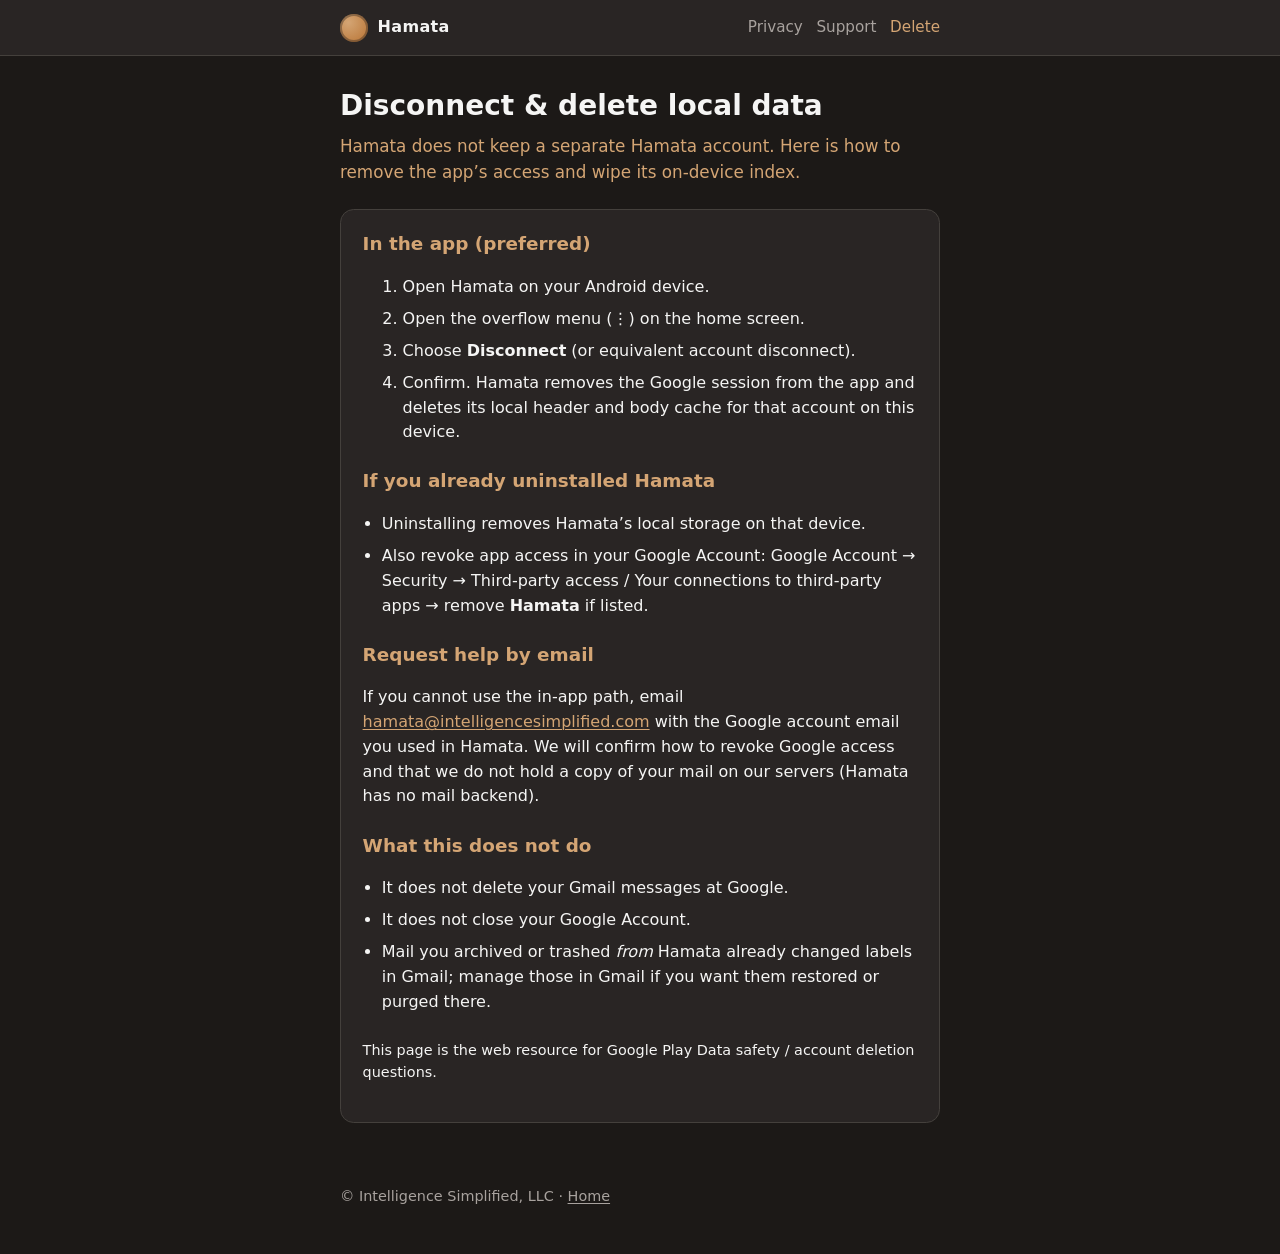
==== delete/index.html @ 39e9cd71 "Publish Hamata legal, support, and delete pages. Static GitHub Pages site for Play Console privacy/s" ====
<!DOCTYPE html>
<html lang="en">
<head>
  <meta charset="utf-8">
  <meta name="viewport" content="width=device-width, initial-scale=1">
  <title>Disconnect &amp; delete local data — Hamata</title>
  <meta name="description" content="How to disconnect Google and wipe Hamata’s on-device data.">
  <link rel="stylesheet" href="../styles.css">
</head>
<body>
  <header class="site-header">
    <div class="site-header-inner">
      <a class="brand" href="../">
        <span class="brand-mark" aria-hidden="true"></span>
        <span>Hamata</span>
      </a>
      <nav class="site-nav" aria-label="Primary">
        <a href="../privacy/">Privacy</a>
        <a href="../support/">Support</a>
        <a href="./" aria-current="page">Delete</a>
      </nav>
    </div>
  </header>

  <main>
    <div class="hero">
      <div class="hero-copy">
        <h1>Disconnect &amp; delete local data</h1>
        <p class="lede">Hamata does not keep a separate Hamata account. Here is how to remove the app’s access and wipe its on-device index.</p>
      </div>
    </div>

    <article class="content">
      <h2>In the app (preferred)</h2>
      <ol>
        <li>Open Hamata on your Android device.</li>
        <li>Open the overflow menu (⋮) on the home screen.</li>
        <li>Choose <strong>Disconnect</strong> (or equivalent account disconnect).</li>
        <li>Confirm. Hamata removes the Google session from the app and deletes its
            local header and body cache for that account on this device.</li>
      </ol>

      <h2>If you already uninstalled Hamata</h2>
      <ul>
        <li>
          Uninstalling removes Hamata’s local storage on that device.
        </li>
        <li>
          Also revoke app access in your Google Account:
          Google Account → Security → Third-party access / Your connections to third-party apps
          → remove <strong>Hamata</strong> if listed.
        </li>
      </ul>

      <h2>Request help by email</h2>
      <p>
        If you cannot use the in-app path, email
        <a href="mailto:hamata@intelligencesimplified.com?subject=Hamata%20disconnect%20%2F%20data%20deletion">hamata@intelligencesimplified.com</a>
        with the Google account email you used in Hamata. We will confirm how to revoke
        Google access and that we do not hold a copy of your mail on our servers
        (Hamata has no mail backend).
      </p>

      <h2>What this does not do</h2>
      <ul>
        <li>It does not delete your Gmail messages at Google.</li>
        <li>It does not close your Google Account.</li>
        <li>Mail you archived or trashed <em>from</em> Hamata already changed labels in Gmail;
            manage those in Gmail if you want them restored or purged there.</li>
      </ul>

      <p class="meta">
        This page is the web resource for Google Play Data safety / account deletion questions.
      </p>
    </article>
  </main>

  <footer class="site-footer">
    <p>&copy; Intelligence Simplified, LLC · <a href="../">Home</a></p>
  </footer>
</body>
</html>
---- styles.css ----
:root {
  --hamata-bg: #1c1917;
  --hamata-surface: #292524;
  --hamata-card: #322c28;
  --hamata-text: #f5f5f4;
  --hamata-muted: #a8a29e;
  --hamata-bronze: #b87333;
  --hamata-bronze-soft: #d4a574;
  --hamata-border: #44403c;
  --max-width: 40rem;
}

*,
*::before,
*::after {
  box-sizing: border-box;
}

html {
  font-size: 100%;
  -webkit-text-size-adjust: 100%;
}

body {
  margin: 0;
  min-height: 100vh;
  font-family: system-ui, -apple-system, "Segoe UI", Roboto, Helvetica, Arial, sans-serif;
  line-height: 1.55;
  color: var(--hamata-text);
  background: var(--hamata-bg);
}

a {
  color: var(--hamata-bronze-soft);
  text-decoration-thickness: 1px;
  text-underline-offset: 0.15em;
}

a:hover,
a:focus-visible {
  color: var(--hamata-bronze);
}

a:focus-visible {
  outline: 2px solid var(--hamata-bronze);
  outline-offset: 2px;
}

.site-header {
  background: var(--hamata-surface);
  border-bottom: 1px solid var(--hamata-border);
}

.site-header-inner {
  max-width: var(--max-width);
  margin: 0 auto;
  padding: 0.85rem 1.25rem;
  display: flex;
  align-items: center;
  justify-content: space-between;
  gap: 1rem;
}

.brand {
  display: inline-flex;
  align-items: center;
  gap: 0.6rem;
  color: var(--hamata-text);
  text-decoration: none;
  font-weight: 650;
  letter-spacing: 0.02em;
}

.brand-mark {
  width: 1.75rem;
  height: 1.75rem;
  border-radius: 999px;
  background: radial-gradient(circle at 30% 30%, var(--hamata-bronze-soft), var(--hamata-bronze));
  box-shadow: inset 0 0 0 2px rgba(28, 25, 23, 0.35);
}

.site-nav {
  display: flex;
  flex-wrap: wrap;
  gap: 0.85rem;
  font-size: 0.95rem;
}

.site-nav a {
  text-decoration: none;
  color: var(--hamata-muted);
}

.site-nav a[aria-current="page"],
.site-nav a:hover {
  color: var(--hamata-bronze-soft);
}

main {
  max-width: var(--max-width);
  margin: 0 auto;
  padding: 1.75rem 1.25rem 3rem;
}

.hero {
  display: flex;
  gap: 1rem;
  align-items: flex-start;
  margin-bottom: 1.5rem;
}

.hero-copy h1 {
  margin: 0 0 0.35rem;
  font-size: 1.75rem;
  font-weight: 700;
}

.lede {
  margin: 0;
  color: var(--hamata-bronze-soft);
  font-size: 1.05rem;
}

.content {
  background: var(--hamata-surface);
  border: 1px solid var(--hamata-border);
  border-radius: 0.85rem;
  padding: 1.25rem 1.35rem 1.5rem;
}

.content h2 {
  margin: 1.4rem 0 0.55rem;
  font-size: 1.15rem;
  color: var(--hamata-bronze-soft);
}

.content h2:first-child {
  margin-top: 0;
}

.content p,
.content li {
  color: var(--hamata-text);
}

.content ul {
  padding-left: 1.2rem;
}

.content li + li {
  margin-top: 0.45rem;
}

.content code {
  font-size: 0.9em;
  background: var(--hamata-card);
  padding: 0.1em 0.35em;
  border-radius: 0.3em;
}

.meta {
  margin-top: 1.5rem;
  font-size: 0.9rem;
  color: var(--hamata-muted);
}

.contact-block {
  background: var(--hamata-card);
  border-radius: 0.65rem;
  padding: 0.9rem 1rem;
}

.card-list {
  list-style: none;
  margin: 0;
  padding: 0;
  display: grid;
  gap: 0.75rem;
}

.card-list a {
  display: block;
  text-decoration: none;
  color: inherit;
  background: var(--hamata-surface);
  border: 1px solid var(--hamata-border);
  border-radius: 0.85rem;
  padding: 1rem 1.1rem;
}

.card-list a:hover,
.card-list a:focus-visible {
  border-color: var(--hamata-bronze);
}

.card-list strong {
  display: block;
  color: var(--hamata-bronze-soft);
  margin-bottom: 0.25rem;
}

.card-list span {
  color: var(--hamata-muted);
  font-size: 0.95rem;
}

.site-footer {
  max-width: var(--max-width);
  margin: 0 auto;
  padding: 0 1.25rem 2rem;
  color: var(--hamata-muted);
  font-size: 0.9rem;
}

.site-footer a {
  color: var(--hamata-muted);
}
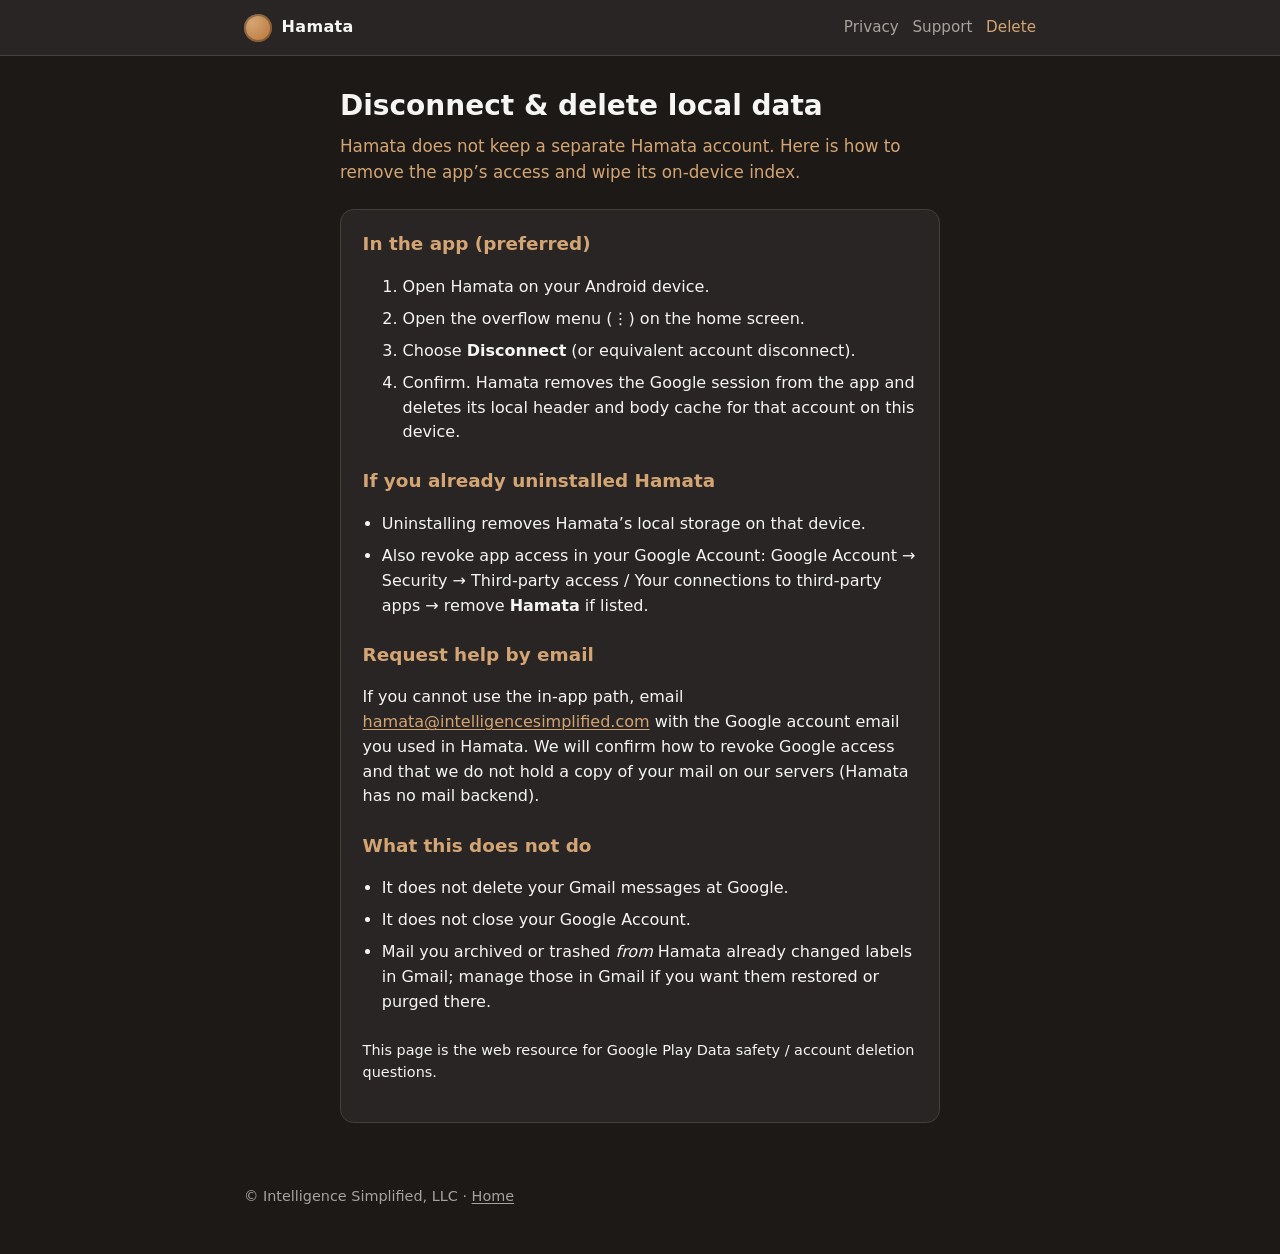
==== commit bd503282: "Use plain titles without em dashes on all pages" ====
--- a/delete/index.html
+++ b/delete/index.html
@@ -3,7 +3,7 @@
 <head>
   <meta charset="utf-8">
   <meta name="viewport" content="width=device-width, initial-scale=1">
-  <title>Disconnect &amp; delete local data — Hamata</title>
+  <title>Hamata: Disconnect &amp; delete local data</title>
   <meta name="description" content="How to disconnect Google and wipe Hamata’s on-device data.">
   <link rel="stylesheet" href="../styles.css">
 </head>
--- a/styles.css
+++ b/styles.css
@@ -8,6 +8,7 @@
   --hamata-bronze-soft: #d4a574;
   --hamata-border: #44403c;
   --max-width: 40rem;
+  --landing-width: 52rem;
 }
 
 *,
@@ -19,6 +20,7 @@
 html {
   font-size: 100%;
   -webkit-text-size-adjust: 100%;
+  scroll-behavior: smooth;
 }
 
 body {
@@ -52,7 +54,7 @@
 }
 
 .site-header-inner {
-  max-width: var(--max-width);
+  max-width: var(--landing-width);
   margin: 0 auto;
   padding: 0.85rem 1.25rem;
   display: flex;
@@ -102,6 +104,10 @@
   padding: 1.75rem 1.25rem 3rem;
 }
 
+main.landing {
+  max-width: var(--landing-width);
+}
+
 .hero {
   display: flex;
   gap: 1rem;
@@ -109,16 +115,262 @@
   margin-bottom: 1.5rem;
 }
 
+.hero-landing {
+  display: grid;
+  gap: 1.75rem;
+  align-items: center;
+  margin-bottom: 2.5rem;
+  padding-bottom: 0.5rem;
+}
+
+@media (min-width: 720px) {
+  .hero-landing {
+    grid-template-columns: 1.35fr 1fr;
+    gap: 2rem;
+  }
+}
+
 .hero-copy h1 {
   margin: 0 0 0.35rem;
   font-size: 1.75rem;
   font-weight: 700;
 }
 
+.hero-landing .hero-copy h1 {
+  font-size: clamp(1.65rem, 3.5vw, 2.15rem);
+  line-height: 1.2;
+  margin-bottom: 0.75rem;
+}
+
+.eyebrow {
+  margin: 0 0 0.5rem;
+  font-size: 0.8rem;
+  font-weight: 600;
+  letter-spacing: 0.06em;
+  text-transform: uppercase;
+  color: var(--hamata-bronze);
+}
+
 .lede {
   margin: 0;
   color: var(--hamata-bronze-soft);
   font-size: 1.05rem;
+}
+
+.hero-landing .lede {
+  color: var(--hamata-muted);
+  max-width: 36rem;
+}
+
+.cta-row {
+  display: flex;
+  flex-wrap: wrap;
+  gap: 0.75rem;
+  margin-top: 1.35rem;
+  align-items: center;
+}
+
+.btn {
+  display: inline-flex;
+  align-items: center;
+  justify-content: center;
+  padding: 0.65rem 1.1rem;
+  border-radius: 0.65rem;
+  font-size: 0.95rem;
+  font-weight: 600;
+  text-decoration: none;
+  border: 1px solid transparent;
+  line-height: 1.2;
+}
+
+.btn-primary {
+  background: var(--hamata-bronze);
+  color: #1c1917;
+  border-color: var(--hamata-bronze);
+  cursor: default;
+}
+
+.btn-primary[aria-disabled="true"] {
+  opacity: 0.95;
+}
+
+.btn-secondary {
+  background: transparent;
+  color: var(--hamata-bronze-soft);
+  border-color: var(--hamata-border);
+}
+
+.btn-secondary:hover,
+.btn-secondary:focus-visible {
+  border-color: var(--hamata-bronze);
+  color: var(--hamata-bronze-soft);
+  text-decoration: none;
+}
+
+.hero-visual {
+  display: flex;
+  justify-content: center;
+}
+
+.inbox-illus {
+  width: min(100%, 16rem);
+  background: var(--hamata-surface);
+  border: 1px solid var(--hamata-border);
+  border-radius: 1rem;
+  padding: 0.85rem;
+  box-shadow: 0 12px 40px rgba(0, 0, 0, 0.35);
+  position: relative;
+}
+
+.inbox-illus-bar {
+  height: 0.45rem;
+  width: 40%;
+  border-radius: 999px;
+  background: var(--hamata-bronze);
+  margin-bottom: 0.85rem;
+  opacity: 0.85;
+}
+
+.inbox-illus-row {
+  display: grid;
+  grid-template-columns: 1fr 0.55fr;
+  gap: 0.5rem;
+  margin-bottom: 0.55rem;
+  padding: 0.45rem 0.5rem;
+  border-radius: 0.5rem;
+  background: var(--hamata-card);
+  border: 1px solid transparent;
+}
+
+.inbox-illus-row span {
+  display: block;
+  height: 0.4rem;
+  border-radius: 999px;
+  background: var(--hamata-border);
+}
+
+.inbox-illus-row span:last-child {
+  width: 70%;
+  justify-self: end;
+  opacity: 0.7;
+}
+
+.inbox-illus-row.is-selected {
+  border-color: rgba(184, 115, 51, 0.55);
+  background: rgba(184, 115, 51, 0.12);
+}
+
+.inbox-illus-row.is-selected span:first-child {
+  background: var(--hamata-bronze-soft);
+}
+
+.inbox-illus-chip {
+  position: absolute;
+  right: 0.75rem;
+  bottom: -0.65rem;
+  background: var(--hamata-bronze);
+  color: #1c1917;
+  font-size: 0.72rem;
+  font-weight: 700;
+  letter-spacing: 0.02em;
+  padding: 0.35rem 0.65rem;
+  border-radius: 999px;
+}
+
+.section {
+  margin-bottom: 2.5rem;
+}
+
+.section-title {
+  margin: 0 0 1rem;
+  font-size: 1.25rem;
+  font-weight: 700;
+  color: var(--hamata-text);
+}
+
+.features-grid {
+  display: grid;
+  gap: 0.85rem;
+}
+
+@media (min-width: 640px) {
+  .features-grid {
+    grid-template-columns: repeat(3, 1fr);
+  }
+}
+
+.feature-card {
+  background: var(--hamata-surface);
+  border: 1px solid var(--hamata-border);
+  border-radius: 0.85rem;
+  padding: 1.1rem 1.15rem 1.2rem;
+}
+
+.feature-card h3 {
+  margin: 0 0 0.45rem;
+  font-size: 1.05rem;
+  color: var(--hamata-bronze-soft);
+}
+
+.feature-card p {
+  margin: 0;
+  color: var(--hamata-muted);
+  font-size: 0.95rem;
+}
+
+.scope-grid {
+  display: grid;
+  gap: 0.85rem;
+}
+
+@media (min-width: 640px) {
+  .scope-grid {
+    grid-template-columns: 1fr 1fr;
+  }
+}
+
+.scope-card {
+  background: var(--hamata-surface);
+  border: 1px solid var(--hamata-border);
+  border-radius: 0.85rem;
+  padding: 1.1rem 1.15rem 1.2rem;
+}
+
+.scope-card h3 {
+  margin: 0 0 0.65rem;
+  font-size: 1.05rem;
+}
+
+.scope-yes h3 {
+  color: var(--hamata-bronze-soft);
+}
+
+.scope-no h3 {
+  color: var(--hamata-muted);
+}
+
+.scope-card ul {
+  margin: 0;
+  padding-left: 1.15rem;
+  color: var(--hamata-muted);
+  font-size: 0.95rem;
+}
+
+.scope-card li + li {
+  margin-top: 0.4rem;
+}
+
+.cta-band {
+  background: var(--hamata-surface);
+  border: 1px solid var(--hamata-border);
+  border-radius: 0.95rem;
+  padding: 1.35rem 1.35rem 1.5rem;
+}
+
+.cta-band-copy {
+  margin: 0;
+  color: var(--hamata-muted);
+  max-width: 38rem;
 }
 
 .content {
@@ -205,7 +457,7 @@
 }
 
 .site-footer {
-  max-width: var(--max-width);
+  max-width: var(--landing-width);
   margin: 0 auto;
   padding: 0 1.25rem 2rem;
   color: var(--hamata-muted);
@@ -215,3 +467,10 @@
 .site-footer a {
   color: var(--hamata-muted);
 }
+
+.site-footer code {
+  font-size: 0.85em;
+  background: var(--hamata-card);
+  padding: 0.1em 0.35em;
+  border-radius: 0.3em;
+}
